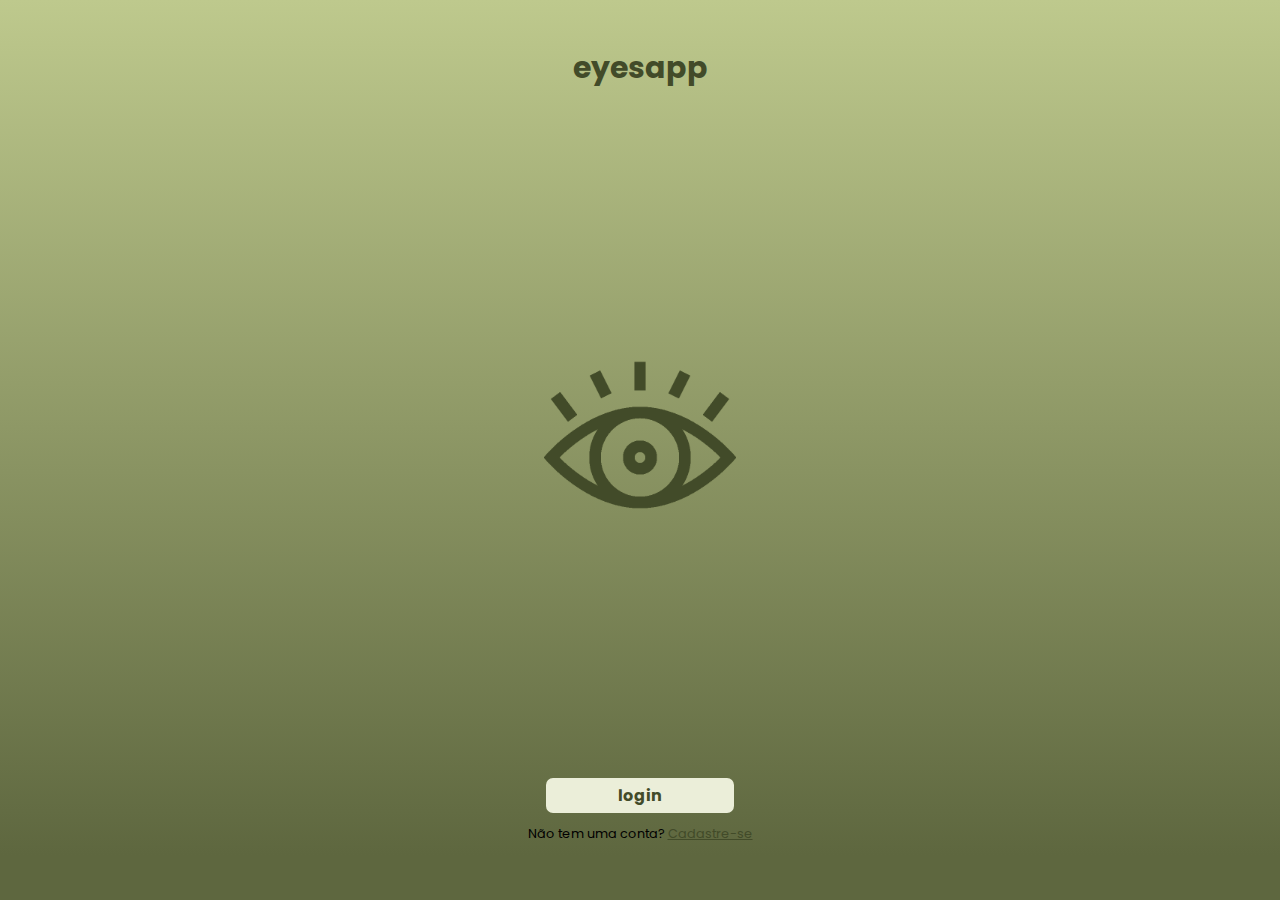
==== index.html @ 29a860d5 "setup fintech project" ====
<!DOCTYPE html>
<html lang="en">

<head>
    <meta charset="UTF-8">
    <meta name="viewport" content="width=device-width, initial-scale=1.0">
    <title>eyesapp</title>
    <link rel="icon" type="image/x-icon" href="assets/images/eyesapp-logo.ico">

    <!-- Bootstrap CSS -->
    <link href="https://cdn.jsdelivr.net/npm/bootstrap@5.3.0/dist/css/bootstrap.min.css" rel="stylesheet"
        integrity="sha384-9ndCyUaIbzAi2FUVXJi0CjmCapSmO7SnpJef0486qhLnuZ2cdeRhO02iuK6FUUVM" crossorigin="anonymous">

    <link rel="stylesheet" href="assets/css/styles.css">
</head>

<body class="bg">
    <div class="container">
        <h1 class="title">eyesapp</h1>

        <figure class="centralize">
            <img class="logo" src="assets/images/eyesapp-logo.png" alt="Logo eyesapp">
        </figure>

        <div class="login">
            <div class="centralize">
                <a class="button" href="./login.html">login</a>
            </div>

            <div class="centralize">
                <p>Não tem uma conta? <a class="text-decoration" href="">Cadastre-se</a></p>
            </div>
        </div>

    </div>

    <!-- Bootstrap JS -->
    <script src="https://cdn.jsdelivr.net/npm/bootstrap@5.3.0/dist/js/bootstrap.bundle.min.js"
        integrity="sha384-geWF76RCwLtnZ8qwWowPQNguL3RmwHVBC9FhGdlKrxdiJJigb/j/68SIy3Te4Bkz"
        crossorigin="anonymous"></script>
</body>
</html>
---- assets/css/styles.css ----
@import url("https://fonts.googleapis.com/css2?family=Poppins:wght@200;500&display=swap" );

* {
    margin: 0;
    padding: 0;
    box-sizing: border-box;
    font-family: 'Poppins', sans-serif;
}

:root {
    --color-1: #424b29; 
    --color-2: #ebeed9;
    --color-3: #bec98d;
}

a {
    text-decoration: none;
    color: var(--color-1);
}

.bg {
    background: linear-gradient(180deg, rgba(190,201,141,1) 0%, rgba(94,103,63,1) 95%);
    background-size: cover;
    background-repeat: no-repeat;
    min-height: calc(100vh);
}

.container {
    width: 100%;
    height: 100vh;
    margin: auto;
    display: flex;
    flex-direction: column;
    justify-content: space-between;
}

.title {
    padding: 45px;
    color: var(--color-1);
    font-size: 30px;
    text-align: center;
}

.centralize {
    display: flex;
    justify-content: center;
}


.login {
    padding: 45px;
}

.logo {
    width: 15vmax;
    margin: auto;
}

p {
    padding: 12px;
    font-size: 0.8rem;
}

.text-decoration {
    text-decoration: underline;
}

.button {
    padding: 3px 70px;
    border: 2px solid var(--color-2);
    background-color: var(--color-2);
    border-radius: 7px;
    font-size: 16px;
    font-weight: 700;
}

/* media queries */

@media(max-width: 1200px){ 

}
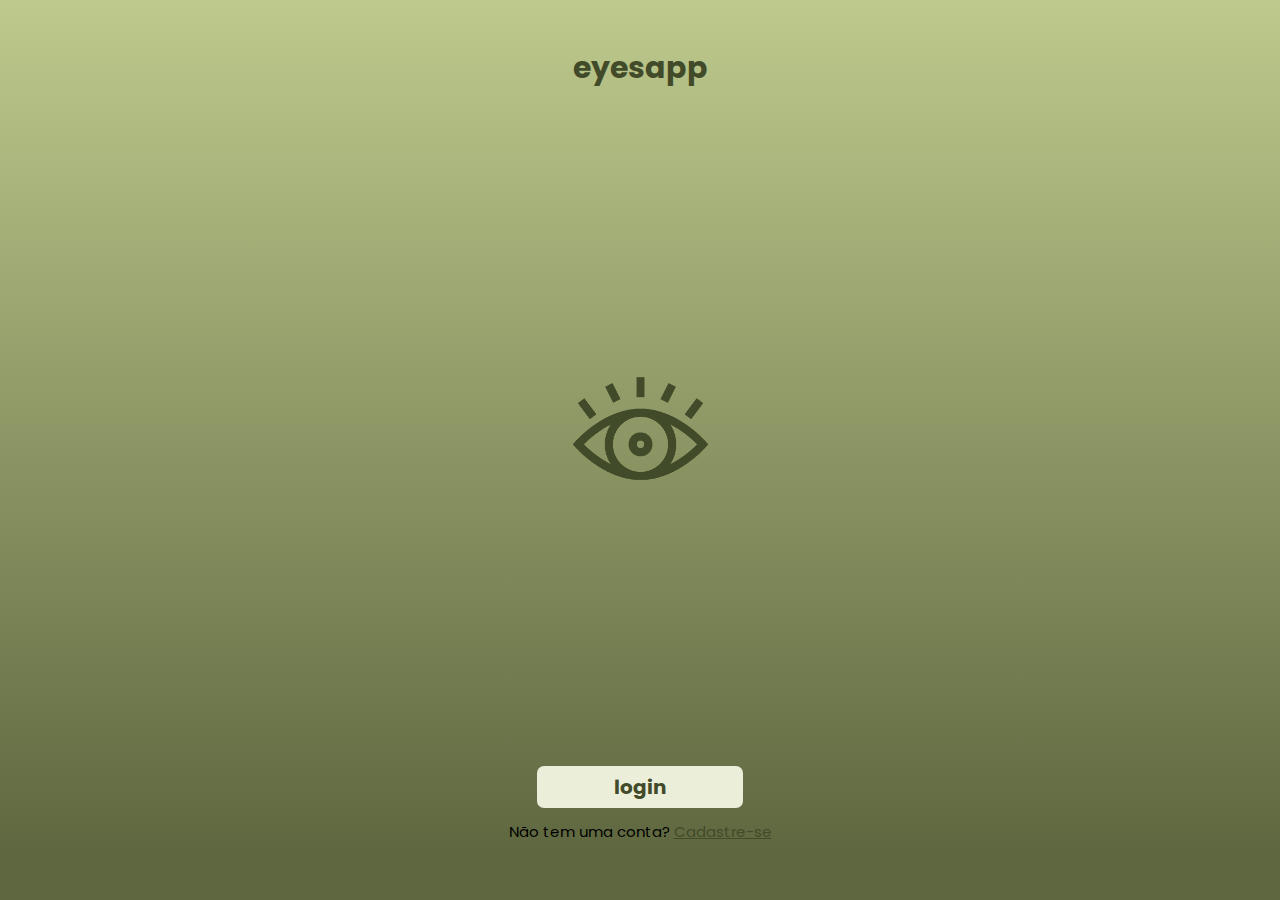
==== commit add3ef39: "fixing responsiveness" ====
--- a/index.html
+++ b/index.html
@@ -16,7 +16,7 @@
 
 <body class="bg">
     <div class="container">
-        <h1 class="title">eyesapp</h1>
+        <h1 class="fs-1 title text-center">eyesapp</h1>
 
         <figure class="centralize">
             <img class="logo" src="assets/images/eyesapp-logo.png" alt="Logo eyesapp">
@@ -28,7 +28,7 @@
             </div>
 
             <div class="centralize">
-                <p>Não tem uma conta? <a class="text-decoration" href="">Cadastre-se</a></p>
+                <p class="size nowrap">Não tem uma conta? <a class="text-decoration" href="">Cadastre-se</a></p>
             </div>
         </div>
 
@@ -39,4 +39,5 @@
         integrity="sha384-geWF76RCwLtnZ8qwWowPQNguL3RmwHVBC9FhGdlKrxdiJJigb/j/68SIy3Te4Bkz"
         crossorigin="anonymous"></script>
 </body>
+
 </html>--- a/assets/css/styles.css
+++ b/assets/css/styles.css
@@ -1,4 +1,4 @@
-@import url("https://fonts.googleapis.com/css2?family=Poppins:wght@200;500&display=swap" );
+@import url("https://fonts.googleapis.com/css2?family=Poppins:wght@200;500&display=swap");
 
 * {
     margin: 0;
@@ -8,7 +8,7 @@
 }
 
 :root {
-    --color-1: #424b29; 
+    --color-1: #424b29;
     --color-2: #ebeed9;
     --color-3: #bec98d;
 }
@@ -19,7 +19,7 @@
 }
 
 .bg {
-    background: linear-gradient(180deg, rgba(190,201,141,1) 0%, rgba(94,103,63,1) 95%);
+    background: linear-gradient(180deg, rgba(190, 201, 141, 1) 0%, rgba(94, 103, 63, 1) 95%);
     background-size: cover;
     background-repeat: no-repeat;
     min-height: calc(100vh);
@@ -52,7 +52,7 @@
 }
 
 .logo {
-    width: 15vmax;
+    width: 12vmax;
     margin: auto;
 }
 
@@ -74,8 +74,32 @@
     font-weight: 700;
 }
 
-/* media queries */
+.size {
+    font-size: 13px;
+}
 
-@media(max-width: 1200px){ 
+.nowrap {
+    white-space: nowrap;
+}
 
-}
+/* Media queries */
+
+@media(min-width: 1200px) {
+    .logo {
+        width: 15vmin;
+        margin: auto;
+    }
+
+    .button {
+        padding: 4px 75px;
+        border: 2px solid var(--color-2);
+        background-color: var(--color-2);
+        border-radius: 7px;
+        font-size: 20px;
+        font-weight: 700;
+    }
+
+    .size {
+        font-size: 15px;
+    }
+}